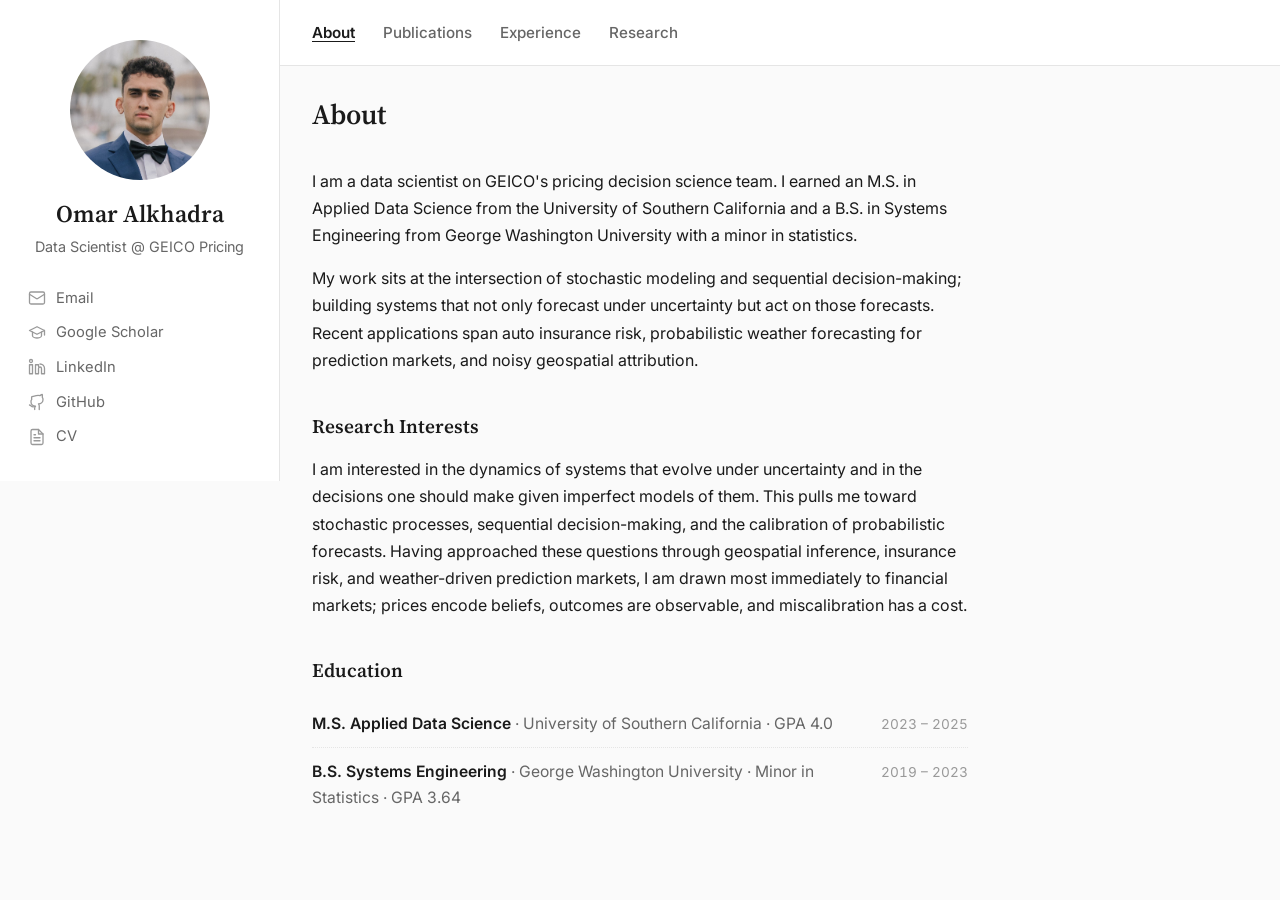
==== index.html @ 4f5c28c2 "Space" ====
<!DOCTYPE html>
<html lang="en">
<head>
  <meta charset="UTF-8">
  <meta name="viewport" content="width=device-width, initial-scale=1.0">
  <title>About — Omar Alkhadra</title>
  <link rel="preconnect" href="https://fonts.googleapis.com">
  <link rel="preconnect" href="https://fonts.gstatic.com" crossorigin>
  <link href="https://fonts.googleapis.com/css2?family=Inter:wght@400;500;600&family=Source+Serif+4:opsz,wght@8..60,400;8..60,600&display=swap" rel="stylesheet">
  <link rel="stylesheet" href="styles.css">
</head>
<body>
  <div class="layout">

    <aside class="sidebar">
      <figure class="headshot">
        <img src="assets/headshot.jpg" alt="Omar Alkhadra" width="140" height="140">
      </figure>
      <p class="site-name">Omar Alkhadra</p>
      <p class="affiliation">Data Scientist @ GEICO Pricing</p>
      <nav class="sidebar-links" aria-label="Contact and profiles">
        <a href="mailto:omar.alkhadra@outlook.com">
          <svg class="icon" xmlns="http://www.w3.org/2000/svg" viewBox="0 0 24 24" fill="none" stroke="currentColor" stroke-width="1.75" stroke-linecap="round" stroke-linejoin="round" aria-hidden="true"><rect x="2" y="4" width="20" height="16" rx="2"/><path d="m22 7-8.97 5.7a1.94 1.94 0 0 1-2.06 0L2 7"/></svg>
          <span>Email</span>
        </a>
        <a href="https://scholar.google.com/citations?view_op=list_works&hl=en&authuser=1&user=3Zb146EAAAAJ">
          <svg class="icon" xmlns="http://www.w3.org/2000/svg" viewBox="0 0 24 24" fill="none" stroke="currentColor" stroke-width="1.75" stroke-linecap="round" stroke-linejoin="round" aria-hidden="true"><path d="M22 10v6M2 10l10-5 10 5-10 5z"/><path d="M6 12v5c0 2 4 3 6 3s6-1 6-3v-5"/></svg>
          <span>Google Scholar</span>
        </a>
        <a href="https://www.linkedin.com/in/oalkhadra/">
          <svg class="icon" xmlns="http://www.w3.org/2000/svg" viewBox="0 0 24 24" fill="none" stroke="currentColor" stroke-width="1.75" stroke-linecap="round" stroke-linejoin="round" aria-hidden="true"><path d="M16 8a6 6 0 0 1 6 6v7h-4v-7a2 2 0 0 0-4 0v7h-4v-12h4v2"/><rect x="2" y="9" width="4" height="12"/><circle cx="4" cy="4" r="2"/></svg>
          <span>LinkedIn</span>
        </a>
        <a href="https://github.com/oalkhadra">
          <svg class="icon" xmlns="http://www.w3.org/2000/svg" viewBox="0 0 24 24" fill="none" stroke="currentColor" stroke-width="1.75" stroke-linecap="round" stroke-linejoin="round" aria-hidden="true"><path d="M15 22v-4a4.8 4.8 0 0 0-1-3.5c3 0 6-2 6-5.5.08-1.25-.27-2.48-1-3.5.28-1.15.28-2.35 0-3.5 0 0-1 0-3 1.5a10.3 10.3 0 0 0-5 0C6 5 5 5 5 5c-.3 1.15-.3 2.35 0 3.5A4.17 4.17 0 0 0 4 12c0 3.5 3 5.5 6 5.5-.39.49-.68 1.05-.85 1.65S8.5 20.5 9 22"/><path d="M9 18c-4.51 2-5-2-7-2"/></svg>
          <span>GitHub</span>
        </a>
        <a href="assets/cv.pdf">
          <svg class="icon" xmlns="http://www.w3.org/2000/svg" viewBox="0 0 24 24" fill="none" stroke="currentColor" stroke-width="1.75" stroke-linecap="round" stroke-linejoin="round" aria-hidden="true"><path d="M14 2H6a2 2 0 0 0-2 2v16a2 2 0 0 0 2 2h12a2 2 0 0 0 2-2V8z"/><path d="M14 2v6h6M16 13H8M16 17H8M10 9H8"/></svg>
          <span>CV</span>
        </a>
      </nav>
    </aside>

    <div class="content-column">
      <nav class="top-nav" aria-label="Site sections">
        <a href="index.html" aria-current="page">About</a>
        <a href="publications.html">Publications</a>
        <a href="experience.html">Experience</a>
        <a href="research.html">Research</a>
      </nav>

      <main class="page-main">
        <h1 class="page-title">About</h1>

        <section class="prose">
          <p>
            I am a data scientist on GEICO's pricing decision science team. I earned an M.S. in Applied Data Science 
            from the University of Southern California and a B.S. in Systems Engineering from George Washington 
            University with a minor in statistics.
          </p>
          <p>
            My work sits at the intersection of stochastic modeling and sequential decision-making; building
            systems that not only forecast under uncertainty but act on those forecasts. Recent applications
            span auto insurance risk, probabilistic weather forecasting for
            prediction markets, and noisy geospatial attribution.
          </p>
        </section>
        
        <section class="prose" aria-labelledby="interests-heading">
          <h2 id="interests-heading">Research Interests</h2>
          <p>
            I am interested in the dynamics of systems that evolve under uncertainty and in the
            decisions one should make given imperfect models of them. This pulls me toward
            stochastic processes, sequential decision-making, and the calibration of probabilistic
            forecasts. Having approached these questions through geospatial inference, insurance
            risk, and weather-driven prediction markets, I am drawn most immediately to financial
            markets; prices encode beliefs, outcomes are observable, and miscalibration
            has a cost.
          </p>
        </section>

        <section aria-labelledby="education-heading">
          <h2 id="education-heading">Education</h2>
          <ul class="compact-list">
            <li class="compact-item">
              <div class="role"><strong>M.S. Applied Data Science</strong> <span class="org">&middot; University of Southern California &middot; GPA 4.0</span></div>
              <time class="date" datetime="2023/2025">2023 &ndash; 2025</time>
            </li>
            <li class="compact-item">
              <div class="role"><strong>B.S. Systems Engineering</strong> <span class="org">&middot; George Washington University &middot; Minor in Statistics &middot; GPA 3.64</span></div>
              <time class="date" datetime="2019/2023">2019 &ndash; 2023</time>
            </li>
          </ul>
        </section>
      </main>
    </div>
  </div>
</body>
</html>
---- styles.css ----
:root {
  --bg: #fafafa;
  --text: #1a1a1a;
  --text-muted: #666666;
  --text-faint: #999999;
  --rule: #e5e5e5;
  --link: #4a5568;
  --link-hover: #2d3748;
  --sidebar-width: 280px;
  --content-max: 720px;
  --serif: 'Source Serif 4', Charter, Georgia, serif;
  --sans: 'Inter', -apple-system, BlinkMacSystemFont, sans-serif;
}

*,
*::before,
*::after {
  box-sizing: border-box;
  margin: 0;
  padding: 0;
}

html {
  font-size: 16px;
}

body {
  font-family: var(--sans);
  color: var(--text);
  background: var(--bg);
  line-height: 1.65;
  -webkit-font-smoothing: antialiased;
  -moz-osx-font-smoothing: grayscale;
}

a {
  color: var(--link);
  text-decoration: none;
}

a:hover {
  color: var(--link-hover);
  text-decoration: underline;
}

img {
  max-width: 100%;
  height: auto;
  display: block;
}

/* ---------- Layout ---------- */
.layout {
  display: flex;
  min-height: 100vh;
}

.sidebar {
  position: sticky;
  top: 0;
  align-self: flex-start;
  width: var(--sidebar-width);
  flex-shrink: 0;
  padding: 2.5rem 1.75rem 2rem;
  border-right: 1px solid var(--rule);
  background: #ffffff;
}

.content-column {
  flex: 1;
  min-width: 0;
  display: flex;
  flex-direction: column;
}

.top-nav {
  display: flex;
  flex-wrap: wrap;
  gap: 0.25rem 1.75rem;
  padding: 1.25rem 2rem;
  border-bottom: 1px solid var(--rule);
  background: #ffffff;
}

.top-nav a {
  font-size: 0.95rem;
  font-weight: 500;
  color: var(--text-muted);
  text-decoration: none;
}

.top-nav a:hover {
  color: var(--link-hover);
  text-decoration: none;
}

.top-nav a[aria-current='page'] {
  color: var(--text);
  font-weight: 600;
  text-decoration: underline;
  text-underline-offset: 0.2em;
}

.page-main {
  flex: 1;
  max-width: var(--content-max);
  padding: 2rem 2rem 4rem;
}

/* ---------- Sidebar ---------- */
.headshot {
  width: 140px;
  height: 140px;
  border-radius: 50%;
  overflow: hidden;
  margin: 0 auto 1.25rem;
  background: var(--rule);
}

.site-name {
  font-family: var(--serif);
  font-weight: 600;
  font-size: 1.5rem;
  line-height: 1.2;
  text-align: center;
  margin-bottom: 0.5rem;
}

.affiliation {
  font-size: 0.9rem;
  color: var(--text-muted);
  text-align: center;
  line-height: 1.45;
  margin-bottom: 1.75rem;
}

.sidebar-links {
  display: flex;
  flex-direction: column;
  gap: 0.65rem;
}

.sidebar-links a {
  display: flex;
  align-items: center;
  gap: 0.65rem;
  font-size: 0.92rem;
  color: var(--text-muted);
  text-decoration: none;
}

.sidebar-links a:hover {
  color: var(--link-hover);
  text-decoration: none;
}

.sidebar-links a:hover .icon {
  color: var(--link-hover);
}

.sidebar-links .icon {
  flex-shrink: 0;
  width: 18px;
  height: 18px;
  color: var(--text-faint);
}

/* ---------- Page typography ---------- */
.page-title {
  font-family: var(--serif);
  font-weight: 600;
  font-size: 1.75rem;
  margin-bottom: 1.5rem;
  line-height: 1.2;
}

section {
  margin-top: 2.25rem;
}

section:first-child {
  margin-top: 0;
}

h2 {
  font-family: var(--serif);
  font-weight: 600;
  font-size: 1.2rem;
  margin-bottom: 0.85rem;
  color: var(--text);
}

h3 {
  font-weight: 600;
  font-size: 1.05rem;
  margin-bottom: 0.25rem;
}

p {
  margin-bottom: 1rem;
  font-size: 1rem;
}

p:last-child {
  margin-bottom: 0;
}

.prose {
  line-height: 1.7;
}

.prose p {
  color: var(--text);
}

.note {
  font-size: 0.95rem;
  color: var(--text-muted);
  border-left: 2px solid var(--rule);
  padding-left: 1rem;
  margin-top: 1.5rem;
}

em {
  font-family: var(--serif);
  font-style: italic;
}

strong {
  font-weight: 600;
}

/* ---------- Publications ---------- */
.pub {
  margin-bottom: 1.35rem;
  font-size: 0.98rem;
  line-height: 1.6;
}

.pub .me {
  font-weight: 600;
}

.pub-venue {
  font-style: italic;
  font-family: var(--serif);
}

.pub-links {
  font-size: 0.88rem;
  color: var(--text-faint);
}

.pub-links a {
  margin-left: 0.35rem;
}

.pub-links a:first-child {
  margin-left: 0.25rem;
}

/* ---------- Research items ---------- */
.work-item {
  margin-bottom: 2rem;
  padding-bottom: 2rem;
  border-bottom: 1px solid var(--rule);
}

.work-item:last-child {
  border-bottom: none;
  padding-bottom: 0;
  margin-bottom: 0;
}

.work-item h3 {
  font-family: var(--serif);
  font-weight: 600;
  font-size: 1.1rem;
  margin-bottom: 0.35rem;
}

.work-item .meta {
  font-size: 0.88rem;
  color: var(--text-faint);
  margin-bottom: 0.6rem;
}

.work-links {
  font-size: 0.9rem;
  margin-top: 0.5rem;
}

.work-links a {
  margin-right: 0.85rem;
}

/* ---------- Experience ---------- */
.experience-item {
  margin-bottom: 2rem;
  padding-bottom: 2rem;
  border-bottom: 1px solid var(--rule);
}

.experience-item:last-of-type {
  border-bottom: none;
}

.experience-item .meta {
  font-size: 0.9rem;
  color: var(--text-muted);
  margin-bottom: 0.65rem;
}

.experience-item .meta time {
  color: var(--text-faint);
}

/* ---------- Education compact list ---------- */
.compact-list {
  list-style: none;
}

.compact-item {
  display: grid;
  grid-template-columns: 1fr auto;
  gap: 1rem;
  padding: 0.65rem 0;
  border-bottom: 1px dotted var(--rule);
  align-items: baseline;
}

.compact-item:last-child {
  border-bottom: none;
}

.compact-item .role {
  font-size: 0.98rem;
}

.compact-item .role .org {
  color: var(--text-muted);
}

.compact-item .date {
  font-size: 0.85rem;
  color: var(--text-faint);
  font-variant-numeric: tabular-nums;
  white-space: nowrap;
}

/* ---------- Collapsed other projects ---------- */
.other-projects {
  margin-top: 2rem;
  border-top: 1px solid var(--rule);
  padding-top: 1.25rem;
}

.other-projects summary {
  font-weight: 600;
  font-size: 0.95rem;
  color: var(--text-muted);
  cursor: pointer;
  list-style: none;
}

.other-projects summary::-webkit-details-marker {
  display: none;
}

.other-projects summary::before {
  content: '+ ';
  font-weight: 400;
  color: var(--text-faint);
}

.other-projects[open] summary::before {
  content: '− ';
}

.other-projects .details-body {
  margin-top: 0.75rem;
  font-size: 0.95rem;
  color: var(--text-muted);
  line-height: 1.65;
}

/* ---------- Responsive ---------- */
@media (max-width: 860px) {
  .layout {
    flex-direction: column;
  }

  .sidebar {
    position: static;
    width: 100%;
    border-right: none;
    border-bottom: 1px solid var(--rule);
    padding: 2rem 1.5rem 1.5rem;
    display: flex;
    flex-direction: column;
    align-items: center;
  }

  .headshot {
    width: 100px;
    height: 100px;
    margin-bottom: 1rem;
  }

  .sidebar-links {
    width: 100%;
    max-width: 280px;
  }

  .top-nav {
    padding: 0.85rem 1.25rem;
    overflow-x: auto;
    flex-wrap: nowrap;
    -webkit-overflow-scrolling: touch;
    gap: 1.25rem;
  }

  .top-nav a {
    white-space: nowrap;
    flex-shrink: 0;
  }

  .page-main {
    padding: 1.5rem 1.25rem 3rem;
  }

  .compact-item {
    grid-template-columns: 1fr;
    gap: 0.2rem;
  }

  .compact-item .date {
    font-size: 0.82rem;
  }
}
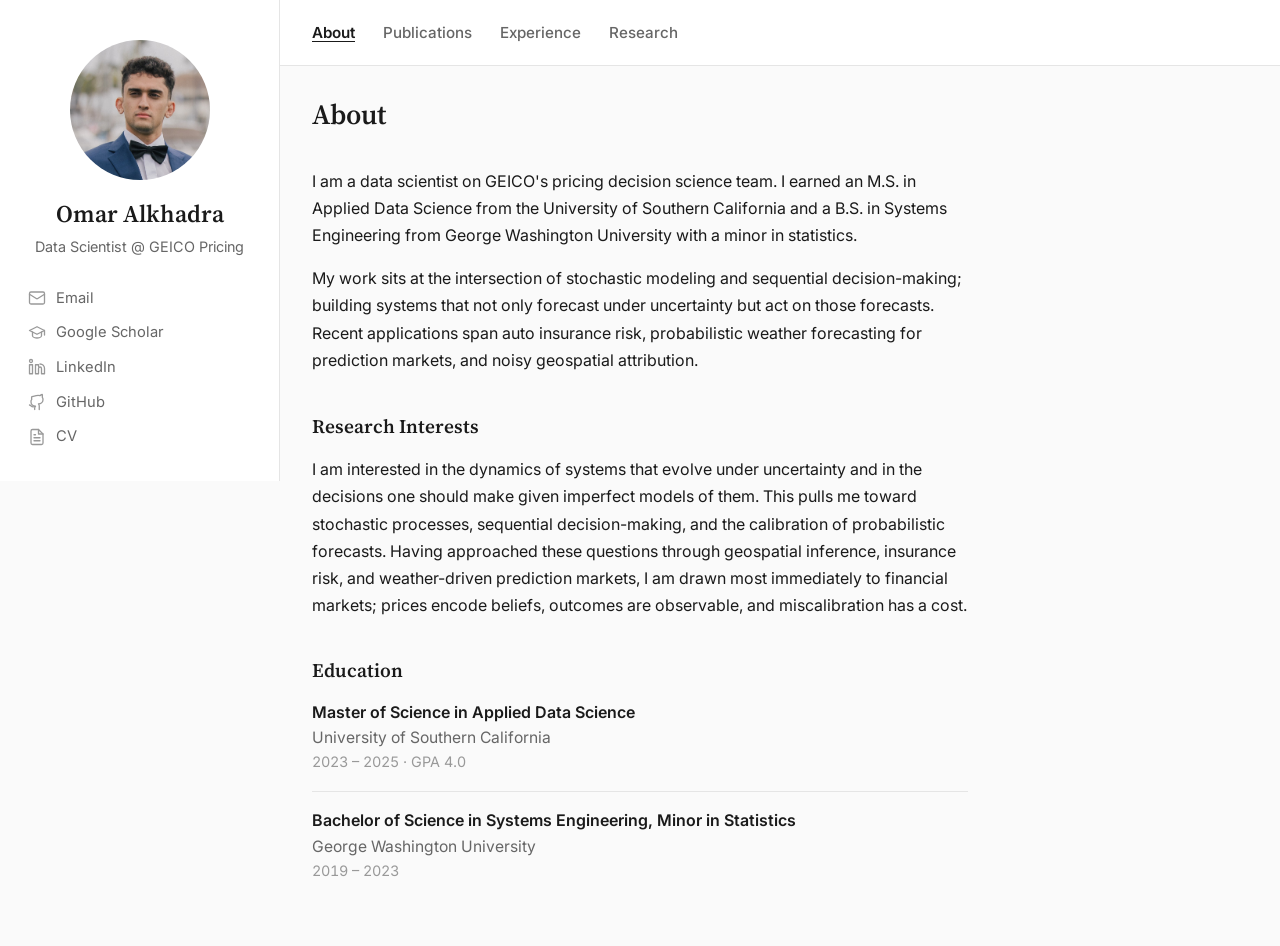
==== commit e2bbde7d: "Education Fix" ====
--- a/index.html
+++ b/index.html
@@ -82,14 +82,16 @@
 
         <section aria-labelledby="education-heading">
           <h2 id="education-heading">Education</h2>
-          <ul class="compact-list">
-            <li class="compact-item">
-              <div class="role"><strong>M.S. Applied Data Science</strong> <span class="org">&middot; University of Southern California &middot; GPA 4.0</span></div>
-              <time class="date" datetime="2023/2025">2023 &ndash; 2025</time>
+          <ul class="education-list">
+            <li class="education-item">
+              <p class="education-degree">Master of Science in Applied Data Science</p>
+              <p class="education-school">University of Southern California</p>
+              <p class="education-meta"><time datetime="2023/2025">2023 &ndash; 2025</time> &middot; GPA 4.0</p>
             </li>
-            <li class="compact-item">
-              <div class="role"><strong>B.S. Systems Engineering</strong> <span class="org">&middot; George Washington University &middot; Minor in Statistics &middot; GPA 3.64</span></div>
-              <time class="date" datetime="2019/2023">2019 &ndash; 2023</time>
+            <li class="education-item">
+              <p class="education-degree">Bachelor of Science in Systems Engineering, Minor in Statistics</p>
+              <p class="education-school">George Washington University</p>
+              <p class="education-meta"><time datetime="2019/2023">2019 &ndash; 2023</time> </p>
             </li>
           </ul>
         </section>
--- a/styles.css
+++ b/styles.css
@@ -315,37 +315,48 @@
   color: var(--text-faint);
 }
 
-/* ---------- Education compact list ---------- */
-.compact-list {
+/* ---------- Education ---------- */
+.education-list {
   list-style: none;
 }
 
-.compact-item {
-  display: grid;
-  grid-template-columns: 1fr auto;
-  gap: 1rem;
-  padding: 0.65rem 0;
-  border-bottom: 1px dotted var(--rule);
-  align-items: baseline;
-}
-
-.compact-item:last-child {
+.education-item {
+  padding: 1.1rem 0;
+  border-bottom: 1px solid var(--rule);
+}
+
+.education-item:first-child {
+  padding-top: 0;
+}
+
+.education-item:last-child {
   border-bottom: none;
-}
-
-.compact-item .role {
+  padding-bottom: 0;
+}
+
+.education-degree {
+  font-weight: 600;
+  font-size: 1rem;
+  line-height: 1.45;
+  margin-bottom: 0.2rem;
+}
+
+.education-school {
   font-size: 0.98rem;
-}
-
-.compact-item .role .org {
-  color: var(--text-muted);
-}
-
-.compact-item .date {
-  font-size: 0.85rem;
-  color: var(--text-faint);
+  color: var(--text-muted);
+  line-height: 1.45;
+  margin-bottom: 0.15rem;
+}
+
+.education-meta {
+  font-size: 0.9rem;
+  color: var(--text-faint);
+  line-height: 1.45;
+  margin-bottom: 0;
+}
+
+.education-meta time {
   font-variant-numeric: tabular-nums;
-  white-space: nowrap;
 }
 
 /* ---------- Collapsed other projects ---------- */
@@ -429,12 +440,4 @@
     padding: 1.5rem 1.25rem 3rem;
   }
 
-  .compact-item {
-    grid-template-columns: 1fr;
-    gap: 0.2rem;
-  }
-
-  .compact-item .date {
-    font-size: 0.82rem;
-  }
-}
+}
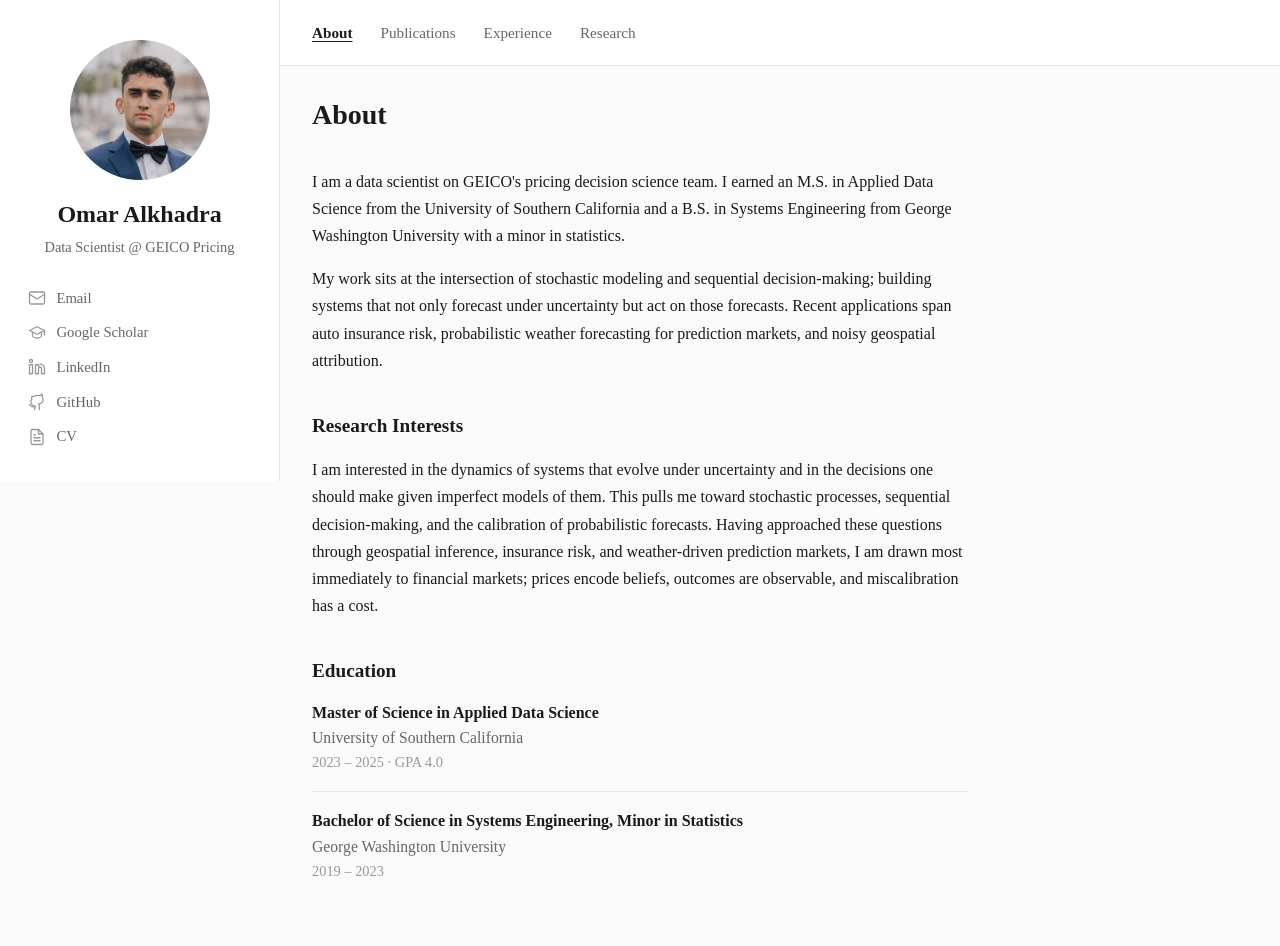
==== commit de3dc5b9: "Switch to TNR" ====
--- a/index.html
+++ b/index.html
@@ -4,9 +4,6 @@
   <meta charset="UTF-8">
   <meta name="viewport" content="width=device-width, initial-scale=1.0">
   <title>About — Omar Alkhadra</title>
-  <link rel="preconnect" href="https://fonts.googleapis.com">
-  <link rel="preconnect" href="https://fonts.gstatic.com" crossorigin>
-  <link href="https://fonts.googleapis.com/css2?family=Inter:wght@400;500;600&family=Source+Serif+4:opsz,wght@8..60,400;8..60,600&display=swap" rel="stylesheet">
   <link rel="stylesheet" href="styles.css">
 </head>
 <body>
--- a/styles.css
+++ b/styles.css
@@ -8,8 +8,7 @@
   --link-hover: #2d3748;
   --sidebar-width: 280px;
   --content-max: 720px;
-  --serif: 'Source Serif 4', Charter, Georgia, serif;
-  --sans: 'Inter', -apple-system, BlinkMacSystemFont, sans-serif;
+  --font: 'Times New Roman', Times, serif;
 }
 
 *,
@@ -25,7 +24,7 @@
 }
 
 body {
-  font-family: var(--sans);
+  font-family: var(--font);
   color: var(--text);
   background: var(--bg);
   line-height: 1.65;
@@ -118,7 +117,6 @@
 }
 
 .site-name {
-  font-family: var(--serif);
   font-weight: 600;
   font-size: 1.5rem;
   line-height: 1.2;
@@ -167,7 +165,6 @@
 
 /* ---------- Page typography ---------- */
 .page-title {
-  font-family: var(--serif);
   font-weight: 600;
   font-size: 1.75rem;
   margin-bottom: 1.5rem;
@@ -183,7 +180,6 @@
 }
 
 h2 {
-  font-family: var(--serif);
   font-weight: 600;
   font-size: 1.2rem;
   margin-bottom: 0.85rem;
@@ -222,7 +218,6 @@
 }
 
 em {
-  font-family: var(--serif);
   font-style: italic;
 }
 
@@ -243,7 +238,6 @@
 
 .pub-venue {
   font-style: italic;
-  font-family: var(--serif);
 }
 
 .pub-links {
@@ -273,7 +267,6 @@
 }
 
 .work-item h3 {
-  font-family: var(--serif);
   font-weight: 600;
   font-size: 1.1rem;
   margin-bottom: 0.35rem;
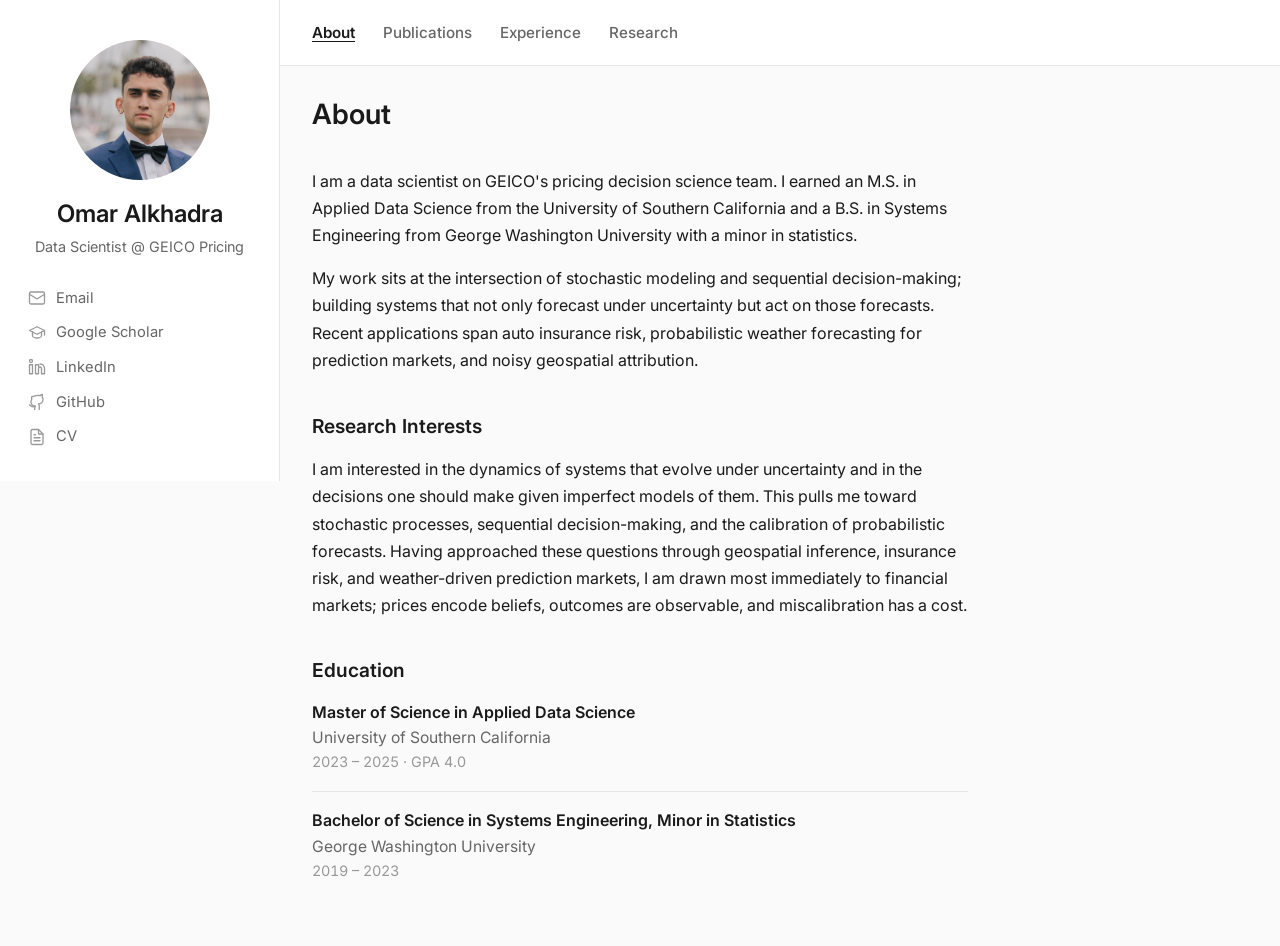
==== commit 6c226538: "Sans Serif baby" ====
--- a/index.html
+++ b/index.html
@@ -4,6 +4,9 @@
   <meta charset="UTF-8">
   <meta name="viewport" content="width=device-width, initial-scale=1.0">
   <title>About — Omar Alkhadra</title>
+  <link rel="preconnect" href="https://fonts.googleapis.com">
+  <link rel="preconnect" href="https://fonts.gstatic.com" crossorigin>
+  <link href="https://fonts.googleapis.com/css2?family=Inter:wght@400;500;600&display=swap" rel="stylesheet">
   <link rel="stylesheet" href="styles.css">
 </head>
 <body>
--- a/styles.css
+++ b/styles.css
@@ -8,7 +8,7 @@
   --link-hover: #2d3748;
   --sidebar-width: 280px;
   --content-max: 720px;
-  --font: 'Times New Roman', Times, serif;
+  --font: 'Inter', -apple-system, BlinkMacSystemFont, 'Segoe UI', sans-serif;
 }
 
 *,
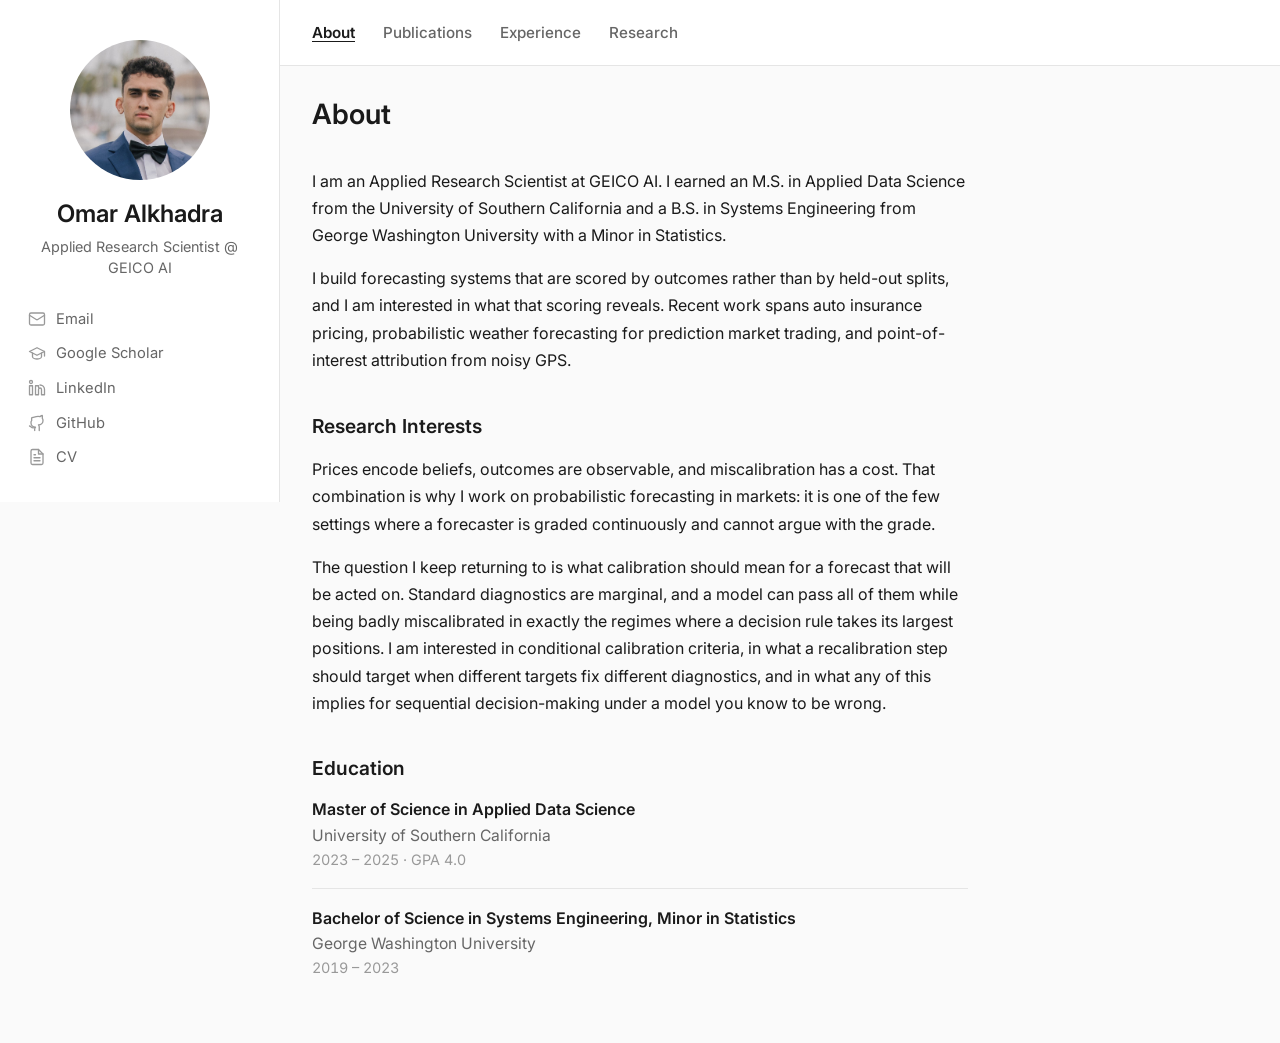
==== commit e3a04451: "Portfolio publishing" ====
--- a/index.html
+++ b/index.html
@@ -3,7 +3,7 @@
 <head>
   <meta charset="UTF-8">
   <meta name="viewport" content="width=device-width, initial-scale=1.0">
-  <title>About — Omar Alkhadra</title>
+  <title>Omar Alkhadra: About</title>
   <link rel="preconnect" href="https://fonts.googleapis.com">
   <link rel="preconnect" href="https://fonts.gstatic.com" crossorigin>
   <link href="https://fonts.googleapis.com/css2?family=Inter:wght@400;500;600&display=swap" rel="stylesheet">
@@ -17,7 +17,7 @@
         <img src="assets/headshot.jpg" alt="Omar Alkhadra" width="140" height="140">
       </figure>
       <p class="site-name">Omar Alkhadra</p>
-      <p class="affiliation">Data Scientist @ GEICO Pricing</p>
+      <p class="affiliation">Applied Research Scientist @ GEICO AI</p>
       <nav class="sidebar-links" aria-label="Contact and profiles">
         <a href="mailto:omar.alkhadra@outlook.com">
           <svg class="icon" xmlns="http://www.w3.org/2000/svg" viewBox="0 0 24 24" fill="none" stroke="currentColor" stroke-width="1.75" stroke-linecap="round" stroke-linejoin="round" aria-hidden="true"><rect x="2" y="4" width="20" height="16" rx="2"/><path d="m22 7-8.97 5.7a1.94 1.94 0 0 1-2.06 0L2 7"/></svg>
@@ -55,28 +55,35 @@
 
         <section class="prose">
           <p>
-            I am a data scientist on GEICO's pricing decision science team. I earned an M.S. in Applied Data Science 
+            I am an Applied Research Scientist at GEICO AI. I earned an M.S. in Applied Data Science 
             from the University of Southern California and a B.S. in Systems Engineering from George Washington 
-            University with a minor in statistics.
+            University with a Minor in Statistics.
           </p>
           <p>
-            My work sits at the intersection of stochastic modeling and sequential decision-making; building
-            systems that not only forecast under uncertainty but act on those forecasts. Recent applications
-            span auto insurance risk, probabilistic weather forecasting for
-            prediction markets, and noisy geospatial attribution.
+            I build forecasting systems that are scored by outcomes rather than by held-out splits, 
+            and I am interested in what that scoring reveals. Recent work spans auto insurance pricing, 
+            probabilistic weather forecasting for prediction market trading, and point-of-interest attribution 
+            from noisy GPS.
           </p>
         </section>
         
         <section class="prose" aria-labelledby="interests-heading">
           <h2 id="interests-heading">Research Interests</h2>
           <p>
-            I am interested in the dynamics of systems that evolve under uncertainty and in the
-            decisions one should make given imperfect models of them. This pulls me toward
-            stochastic processes, sequential decision-making, and the calibration of probabilistic
-            forecasts. Having approached these questions through geospatial inference, insurance
-            risk, and weather-driven prediction markets, I am drawn most immediately to financial
-            markets; prices encode beliefs, outcomes are observable, and miscalibration
-            has a cost.
+            Prices encode beliefs, outcomes are observable, and miscalibration has a cost. 
+            That combination is why I work on probabilistic forecasting in markets: 
+            it is one of the few settings where a forecaster is graded continuously and 
+            cannot argue with the grade.
+          </p>
+          
+          <p>
+            The question I keep returning to is what calibration should mean for a 
+            forecast that will be acted on. Standard diagnostics are marginal, and a 
+            model can pass all of them while being badly miscalibrated in exactly the 
+            regimes where a decision rule takes its largest positions. I am interested 
+            in conditional calibration criteria, in what a recalibration step should target 
+            when different targets fix different diagnostics, and in what any of this implies 
+            for sequential decision-making under a model you know to be wrong.
           </p>
         </section>
 
@@ -86,12 +93,12 @@
             <li class="education-item">
               <p class="education-degree">Master of Science in Applied Data Science</p>
               <p class="education-school">University of Southern California</p>
-              <p class="education-meta"><time datetime="2023/2025">2023 &ndash; 2025</time> &middot; GPA 4.0</p>
+              <p class="education-meta"><time datetime="2023">2023 &ndash; 2025</time> &middot; GPA 4.0</p>
             </li>
             <li class="education-item">
               <p class="education-degree">Bachelor of Science in Systems Engineering, Minor in Statistics</p>
               <p class="education-school">George Washington University</p>
-              <p class="education-meta"><time datetime="2019/2023">2019 &ndash; 2023</time> </p>
+              <p class="education-meta"><time datetime="2019">2019 &ndash; 2023</time> </p>
             </li>
           </ul>
         </section>
@@ -99,4 +106,4 @@
     </div>
   </div>
 </body>
-</html>
+</html>
--- a/styles.css
+++ b/styles.css
@@ -48,6 +48,16 @@
   display: block;
 }
 
+
+.section-heading {
+  margin-top: 2.5rem;
+  margin-bottom: 1.25rem;
+}
+
+.section-heading:first-of-type {
+  margin-top: 0;
+}
+
 /* ---------- Layout ---------- */
 .layout {
   display: flex;
@@ -287,6 +297,12 @@
   margin-right: 0.85rem;
 }
 
+.work-note {
+  font-size: 0.88rem;
+  color: var(--text-faint);
+  margin-top: 0.75rem;
+}
+
 /* ---------- Experience ---------- */
 .experience-item {
   margin-bottom: 2rem;
@@ -433,4 +449,4 @@
     padding: 1.5rem 1.25rem 3rem;
   }
 
-}
+}
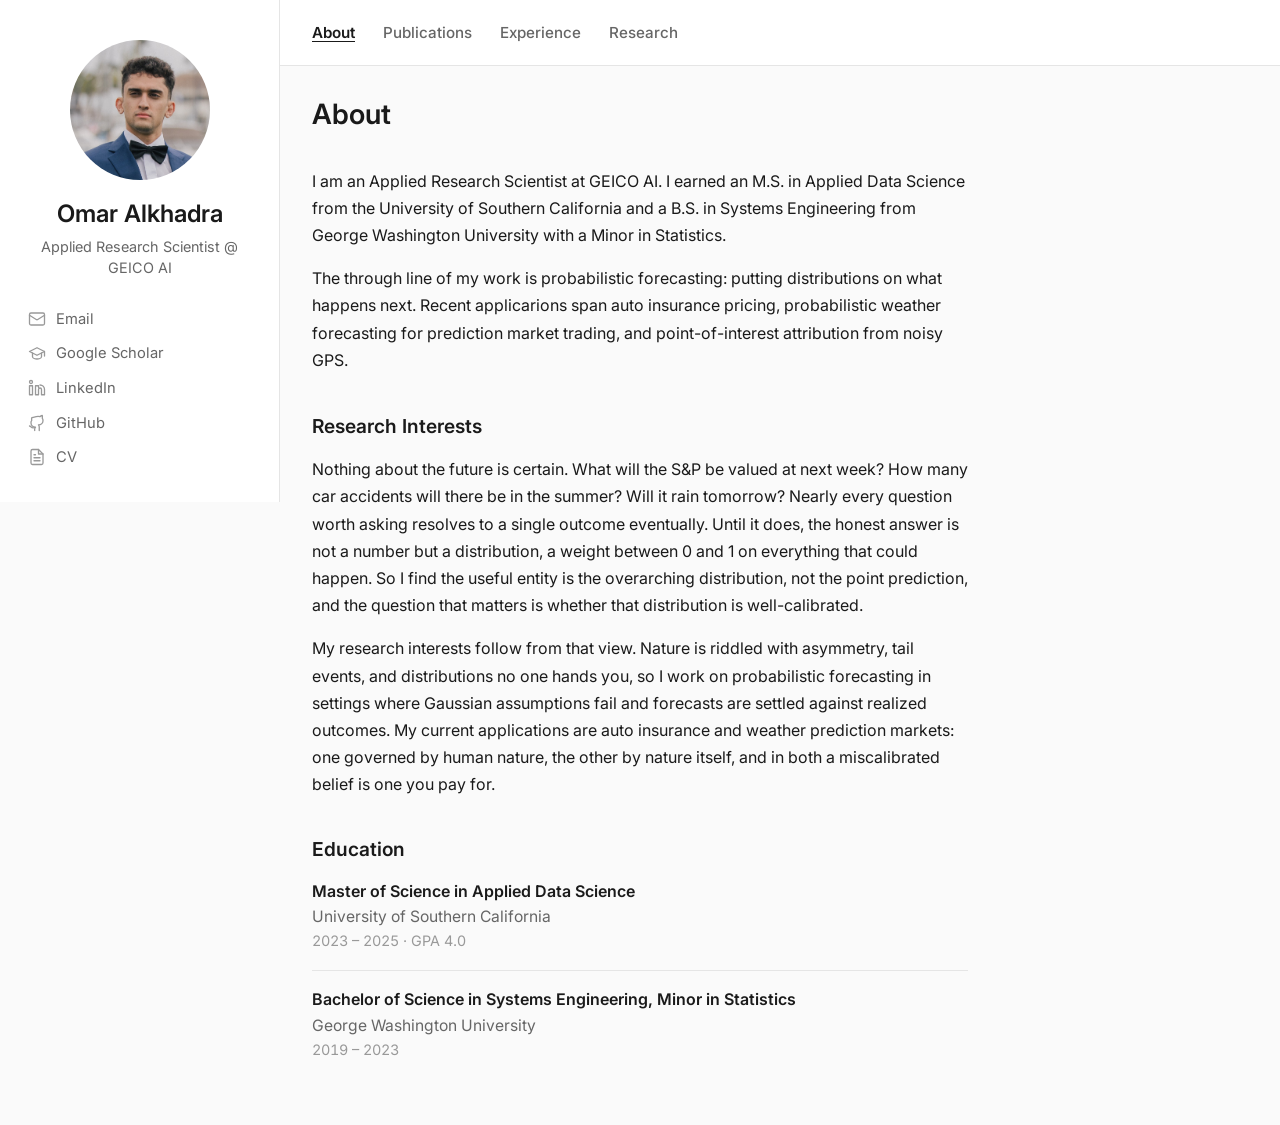
==== commit 9ee2efd5: "Update index" ====
--- a/index.html
+++ b/index.html
@@ -60,30 +60,31 @@
             University with a Minor in Statistics.
           </p>
           <p>
-            I build forecasting systems that are scored by outcomes rather than by held-out splits, 
-            and I am interested in what that scoring reveals. Recent work spans auto insurance pricing, 
-            probabilistic weather forecasting for prediction market trading, and point-of-interest attribution 
+            The through line of my work is probabilistic forecasting: putting distributions
+            on what happens next. Recent applicarions span auto insurance pricing, probabilistic 
+            weather forecasting for prediction market trading, and point-of-interest attribution 
             from noisy GPS.
           </p>
         </section>
-        
+
         <section class="prose" aria-labelledby="interests-heading">
           <h2 id="interests-heading">Research Interests</h2>
           <p>
-            Prices encode beliefs, outcomes are observable, and miscalibration has a cost. 
-            That combination is why I work on probabilistic forecasting in markets: 
-            it is one of the few settings where a forecaster is graded continuously and 
-            cannot argue with the grade.
+            Nothing about the future is certain. What will the S&amp;P be valued at next week?
+            How many car accidents will there be in the summer? Will it rain tomorrow?
+            Nearly every question worth asking resolves to a single outcome eventually.
+            Until it does, the honest answer is not a number but a distribution, a weight
+            between 0 and 1 on everything that could happen. So I find the useful entity
+            is the overarching distribution, not the point prediction, and the question
+            that matters is whether that distribution is well-calibrated.
           </p>
-          
           <p>
-            The question I keep returning to is what calibration should mean for a 
-            forecast that will be acted on. Standard diagnostics are marginal, and a 
-            model can pass all of them while being badly miscalibrated in exactly the 
-            regimes where a decision rule takes its largest positions. I am interested 
-            in conditional calibration criteria, in what a recalibration step should target 
-            when different targets fix different diagnostics, and in what any of this implies 
-            for sequential decision-making under a model you know to be wrong.
+            My research interests follow from that view. Nature is riddled with asymmetry,
+            tail events, and distributions no one hands you, so I work on probabilistic
+            forecasting in settings where Gaussian assumptions fail and forecasts are
+            settled against realized outcomes. My current applications are auto insurance
+            and weather prediction markets: one governed by human nature, the other by
+            nature itself, and in both a miscalibrated belief is one you pay for.
           </p>
         </section>
 
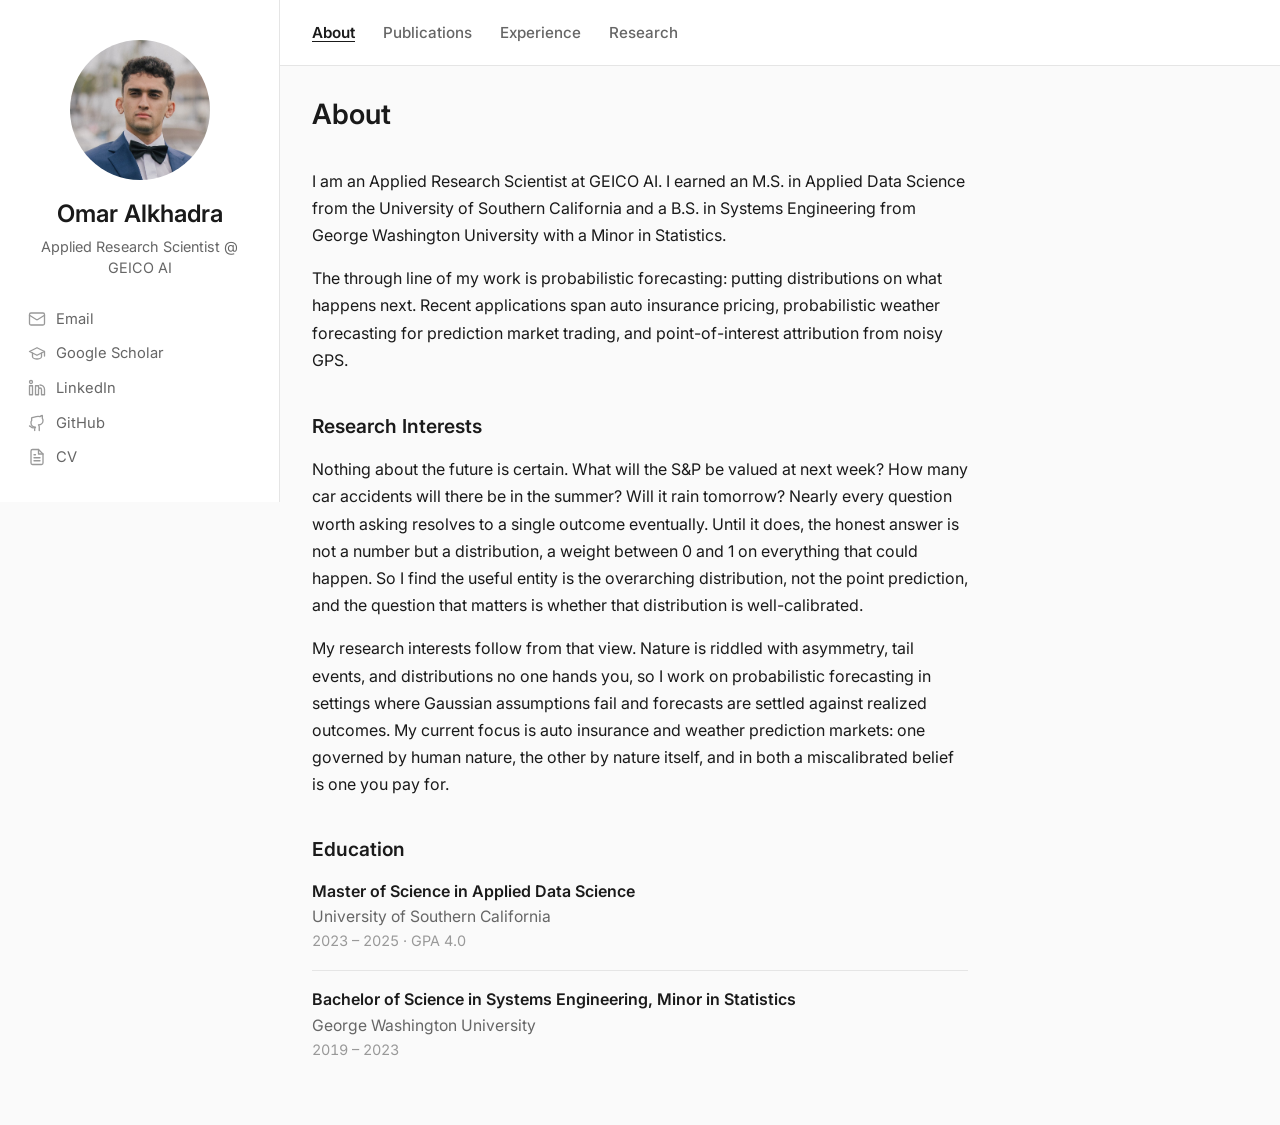
==== commit 53b07fa6: "Index" ====
--- a/index.html
+++ b/index.html
@@ -61,7 +61,7 @@
           </p>
           <p>
             The through line of my work is probabilistic forecasting: putting distributions
-            on what happens next. Recent applicarions span auto insurance pricing, probabilistic 
+            on what happens next. Recent applications span auto insurance pricing, probabilistic 
             weather forecasting for prediction market trading, and point-of-interest attribution 
             from noisy GPS.
           </p>
@@ -82,7 +82,7 @@
             My research interests follow from that view. Nature is riddled with asymmetry,
             tail events, and distributions no one hands you, so I work on probabilistic
             forecasting in settings where Gaussian assumptions fail and forecasts are
-            settled against realized outcomes. My current applications are auto insurance
+            settled against realized outcomes. My current focus is auto insurance
             and weather prediction markets: one governed by human nature, the other by
             nature itself, and in both a miscalibrated belief is one you pay for.
           </p>
